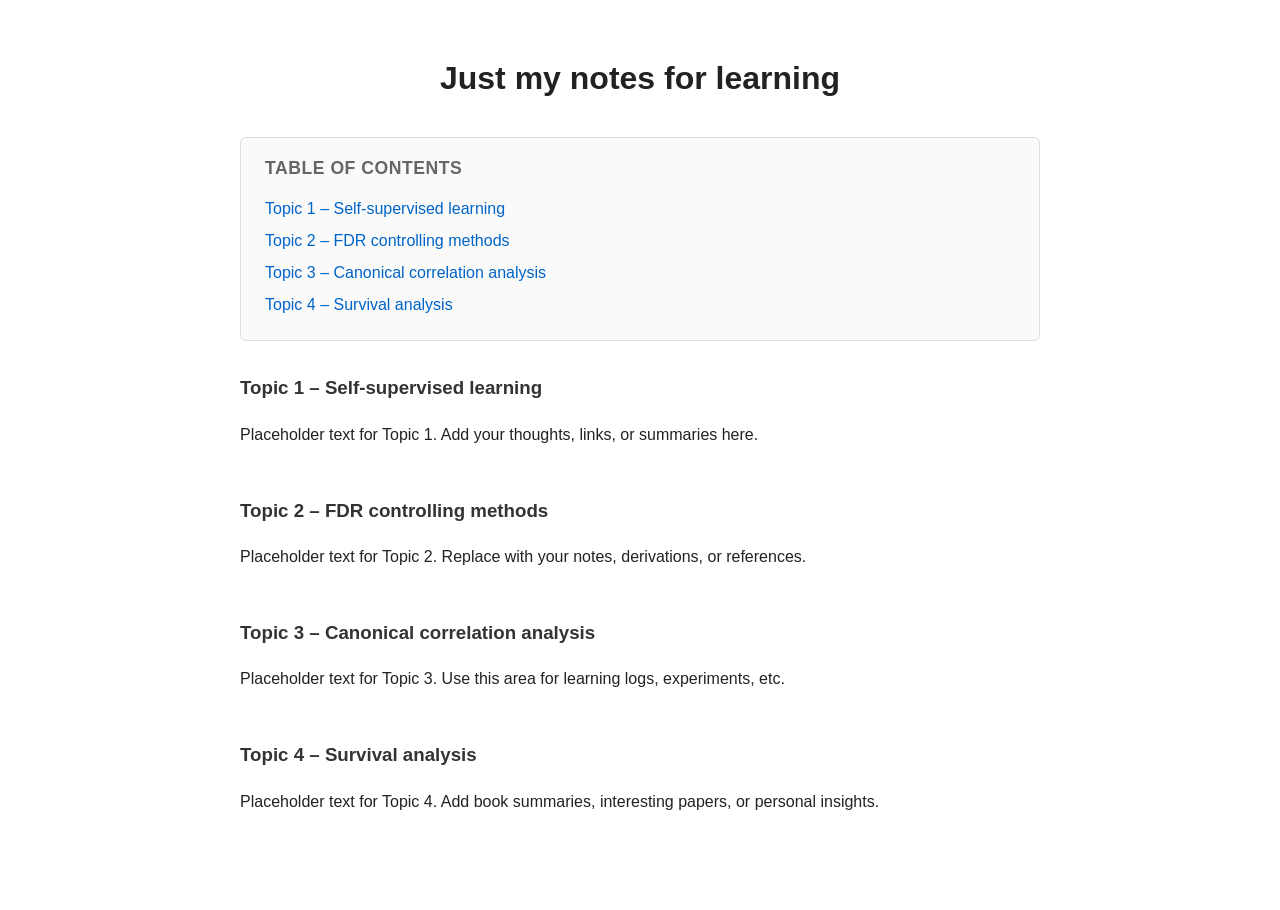
==== blog.html @ 5f548942 "hidden blog" ====
<!DOCTYPE html>
<html lang="en">
<head>
  <meta charset="UTF-8">
  <title>Just a space for learning</title>
  <meta name="viewport" content="width=device-width, initial-scale=1">
  <style>
    body {
      font-family: "Helvetica Neue", Arial, sans-serif;
      line-height: 1.6;
      max-width: 800px;
      margin: 0 auto;
      padding: 2rem 1rem 3rem;
      color: #222;
    }
    h1 {
      text-align: center;
      margin-bottom: 2rem;
    }
    .toc {
      border: 1px solid #ddd;
      border-radius: 6px;
      padding: 1rem 1.5rem;
      margin-bottom: 2rem;
      background: #fafafa;
    }
    .toc h2 {
      margin-top: 0;
      font-size: 1.1rem;
      letter-spacing: 0.03em;
      text-transform: uppercase;
      color: #666;
    }
    .toc ul {
      list-style: none;
      padding-left: 0;
      margin: 0;
    }
    .toc li {
      margin-bottom: 0.4rem;
    }
    .toc a {
      text-decoration: none;
      color: #0064c8;
    }
    .toc a:hover {
      text-decoration: underline;
    }
    section {
      margin-bottom: 3rem;
    }
    section h3 {
      margin-top: 0;
      color: #333;
    }
  </style>
</head>
<body>

  <h1>Just my notes for learning</h1>

  <nav class="toc">
    <h2>Table of Contents</h2>
    <ul>
      <li><a href="#topic-1">Topic 1 – Self-supervised learning</a></li>
      <li><a href="#topic-2">Topic 2 – FDR controlling methods</a></li>
      <li><a href="#topic-3">Topic 3 – Canonical correlation analysis</a></li>
      <li><a href="#topic-4">Topic 4 – Survival analysis</a></li>
    </ul>
  </nav>

  <section id="topic-1">
    <h3>Topic 1 – Self-supervised learning</h3>
    <p>Placeholder text for Topic 1. Add your thoughts, links, or summaries here.</p>
  </section>

  <section id="topic-2">
    <h3>Topic 2 – FDR controlling methods</h3>
    <p>Placeholder text for Topic 2. Replace with your notes, derivations, or references.</p>
  </section>

  <section id="topic-3">
    <h3>Topic 3 – Canonical correlation analysis</h3>
    <p>Placeholder text for Topic 3. Use this area for learning logs, experiments, etc.</p>
  </section>

  <section id="topic-4">
    <h3>Topic 4 – Survival analysis</h3>
    <p>Placeholder text for Topic 4. Add book summaries, interesting papers, or personal insights.</p>
  </section>

</body>
</html>
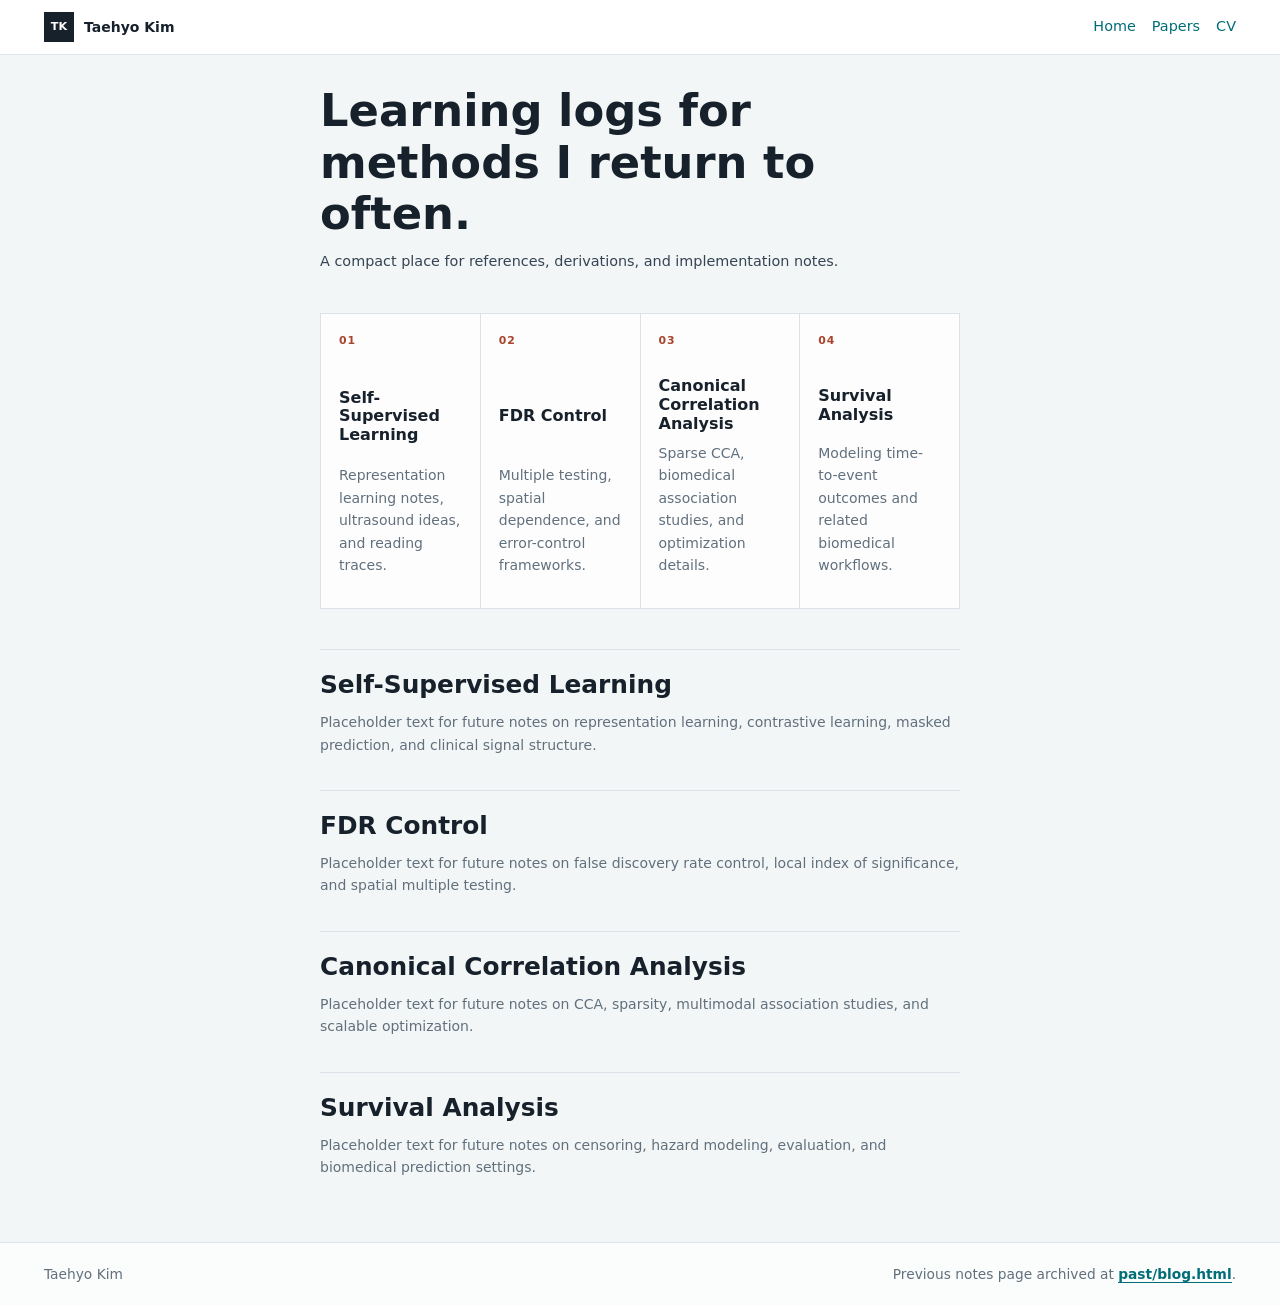
==== commit f5465fe4: "update" ====
--- a/blog.html
+++ b/blog.html
@@ -2,92 +2,76 @@
 <html lang="en">
 <head>
   <meta charset="UTF-8">
-  <title>Just a space for learning</title>
   <meta name="viewport" content="width=device-width, initial-scale=1">
-  <style>
-    body {
-      font-family: "Helvetica Neue", Arial, sans-serif;
-      line-height: 1.6;
-      max-width: 800px;
-      margin: 0 auto;
-      padding: 2rem 1rem 3rem;
-      color: #222;
-    }
-    h1 {
-      text-align: center;
-      margin-bottom: 2rem;
-    }
-    .toc {
-      border: 1px solid #ddd;
-      border-radius: 6px;
-      padding: 1rem 1.5rem;
-      margin-bottom: 2rem;
-      background: #fafafa;
-    }
-    .toc h2 {
-      margin-top: 0;
-      font-size: 1.1rem;
-      letter-spacing: 0.03em;
-      text-transform: uppercase;
-      color: #666;
-    }
-    .toc ul {
-      list-style: none;
-      padding-left: 0;
-      margin: 0;
-    }
-    .toc li {
-      margin-bottom: 0.4rem;
-    }
-    .toc a {
-      text-decoration: none;
-      color: #0064c8;
-    }
-    .toc a:hover {
-      text-decoration: underline;
-    }
-    section {
-      margin-bottom: 3rem;
-    }
-    section h3 {
-      margin-top: 0;
-      color: #333;
-    }
-  </style>
+  <title>Notes | Taehyo Kim</title>
+  <link rel="shortcut icon" href="images/favicon/favicon.ico" type="image/x-icon">
+  <link rel="stylesheet" href="stylesheet.css">
 </head>
 <body>
+  <header class="site-header">
+    <a class="brand" href="index.html">
+      <span class="brand-mark">TK</span>
+      <span>Taehyo Kim</span>
+    </a>
+    <nav class="site-nav" aria-label="Primary navigation">
+      <a href="index.html">Home</a>
+      <a href="index.html#papers">Papers</a>
+      <a href="data/CV.pdf" target="_blank" rel="noopener">CV</a>
+    </nav>
+  </header>
 
-  <h1>Just my notes for learning</h1>
+  <main>
+    <section class="section-shell notes-hero">
+      <h1>Learning logs for methods I return to often.</h1>
+      <p class="lead">A compact place for references, derivations, and implementation notes.</p>
+    </section>
 
-  <nav class="toc">
-    <h2>Table of Contents</h2>
-    <ul>
-      <li><a href="#topic-1">Topic 1 – Self-supervised learning</a></li>
-      <li><a href="#topic-2">Topic 2 – FDR controlling methods</a></li>
-      <li><a href="#topic-3">Topic 3 – Canonical correlation analysis</a></li>
-      <li><a href="#topic-4">Topic 4 – Survival analysis</a></li>
-    </ul>
-  </nav>
+    <section class="section-shell notes-grid">
+      <a class="note-tile" href="#self-supervised-learning">
+        <span>01</span>
+        <h2>Self-Supervised Learning</h2>
+        <p>Representation learning notes, ultrasound ideas, and reading traces.</p>
+      </a>
+      <a class="note-tile" href="#fdr-control">
+        <span>02</span>
+        <h2>FDR Control</h2>
+        <p>Multiple testing, spatial dependence, and error-control frameworks.</p>
+      </a>
+      <a class="note-tile" href="#cca">
+        <span>03</span>
+        <h2>Canonical Correlation Analysis</h2>
+        <p>Sparse CCA, biomedical association studies, and optimization details.</p>
+      </a>
+      <a class="note-tile" href="#survival-analysis">
+        <span>04</span>
+        <h2>Survival Analysis</h2>
+        <p>Modeling time-to-event outcomes and related biomedical workflows.</p>
+      </a>
+    </section>
 
-  <section id="topic-1">
-    <h3>Topic 1 – Self-supervised learning</h3>
-    <p>Placeholder text for Topic 1. Add your thoughts, links, or summaries here.</p>
-  </section>
+    <section class="section-shell note-sections">
+      <article id="self-supervised-learning">
+        <h2>Self-Supervised Learning</h2>
+        <p>Placeholder text for future notes on representation learning, contrastive learning, masked prediction, and clinical signal structure.</p>
+      </article>
+      <article id="fdr-control">
+        <h2>FDR Control</h2>
+        <p>Placeholder text for future notes on false discovery rate control, local index of significance, and spatial multiple testing.</p>
+      </article>
+      <article id="cca">
+        <h2>Canonical Correlation Analysis</h2>
+        <p>Placeholder text for future notes on CCA, sparsity, multimodal association studies, and scalable optimization.</p>
+      </article>
+      <article id="survival-analysis">
+        <h2>Survival Analysis</h2>
+        <p>Placeholder text for future notes on censoring, hazard modeling, evaluation, and biomedical prediction settings.</p>
+      </article>
+    </section>
+  </main>
 
-  <section id="topic-2">
-    <h3>Topic 2 – FDR controlling methods</h3>
-    <p>Placeholder text for Topic 2. Replace with your notes, derivations, or references.</p>
-  </section>
-
-  <section id="topic-3">
-    <h3>Topic 3 – Canonical correlation analysis</h3>
-    <p>Placeholder text for Topic 3. Use this area for learning logs, experiments, etc.</p>
-  </section>
-
-  <section id="topic-4">
-    <h3>Topic 4 – Survival analysis</h3>
-    <p>Placeholder text for Topic 4. Add book summaries, interesting papers, or personal insights.</p>
-  </section>
-
+  <footer class="site-footer">
+    <span>Taehyo Kim</span>
+    <span>Previous notes page archived at <a href="past/blog.html">past/blog.html</a>.</span>
+  </footer>
 </body>
-</html>+</html>
--- a/stylesheet.css
+++ b/stylesheet.css
@@ -0,0 +1,473 @@
+:root {
+  color-scheme: light;
+  --ink: #17212b;
+  --muted: #61707d;
+  --line: #dce2e7;
+  --surface: #ffffff;
+  --wash: #f4f7f8;
+  --teal: #006d77;
+  --rust: #a9432b;
+  --gold: #b88700;
+  --shadow: 0 18px 50px rgba(24, 37, 50, 0.12);
+}
+
+* {
+  box-sizing: border-box;
+}
+
+html {
+  scroll-behavior: smooth;
+}
+
+body {
+  margin: 0;
+  color: var(--ink);
+  background: #fbfcfc;
+  font-family: Inter, ui-sans-serif, system-ui, -apple-system, BlinkMacSystemFont, "Segoe UI", sans-serif;
+  font-size: 14px;
+  line-height: 1.6;
+}
+
+a {
+  color: var(--teal);
+  text-decoration: none;
+}
+
+a:hover,
+a:focus {
+  color: var(--rust);
+}
+
+img {
+  display: block;
+  max-width: 100%;
+}
+
+.site-header {
+  position: sticky;
+  top: 0;
+  z-index: 10;
+  display: flex;
+  align-items: center;
+  justify-content: space-between;
+  gap: 24px;
+  padding: 12px clamp(18px, 4vw, 44px);
+  border-bottom: 1px solid rgba(220, 226, 231, 0.84);
+  background: rgba(255, 255, 255, 0.88);
+  backdrop-filter: blur(16px);
+}
+
+.brand,
+.site-nav,
+.contact-row,
+.site-footer {
+  display: flex;
+  align-items: center;
+}
+
+.brand {
+  gap: 10px;
+  color: var(--ink);
+  font-weight: 800;
+  letter-spacing: 0;
+}
+
+.brand-mark {
+  display: grid;
+  width: 30px;
+  height: 30px;
+  place-items: center;
+  border: 1px solid var(--ink);
+  background: var(--ink);
+  color: #fff;
+  font-size: 0.7rem;
+}
+
+.site-nav {
+  flex-wrap: wrap;
+  justify-content: flex-end;
+  gap: 6px 16px;
+  font-size: 0.9rem;
+}
+
+.site-nav a[aria-current="page"] {
+  color: var(--ink);
+  font-weight: 800;
+}
+
+.section-shell {
+  width: min(640px, calc(100% - 40px));
+  margin: 0 auto;
+  padding: 30px 0;
+}
+
+.home-intro {
+  display: grid;
+  grid-template-columns: minmax(0, 1fr) 156px;
+  align-items: start;
+  gap: 28px;
+  max-width: 600px;
+  padding-top: 54px;
+  padding-bottom: 36px;
+  text-align: left;
+}
+
+main {
+  background: #f3f6f6;
+}
+
+h1,
+h2,
+h3,
+p {
+  margin-top: 0;
+}
+
+h1 {
+  max-width: 100%;
+  margin-bottom: 10px;
+  font-size: 1.65rem;
+  line-height: 1.15;
+  letter-spacing: 0;
+}
+
+h2 {
+  max-width: 100%;
+  margin-bottom: 0;
+  font-size: 1.05rem;
+  line-height: 1.25;
+  letter-spacing: 0;
+}
+
+h3 {
+  margin-bottom: 10px;
+  font-size: 1.05rem;
+  line-height: 1.35;
+}
+
+.lead {
+  max-width: 100%;
+  color: #344454;
+  font-size: 0.9rem;
+}
+
+.contact-row {
+  flex-wrap: wrap;
+  justify-content: flex-start;
+  gap: 9px 14px;
+  margin-top: 18px;
+}
+
+.profile-links {
+  grid-column: 1 / -1;
+  justify-content: center;
+  margin-top: 0;
+  padding-top: 4px;
+}
+
+.site-footer a {
+  border-bottom: 1px solid currentColor;
+  font-weight: 700;
+}
+
+.contact-row a {
+  border-bottom: 0;
+  font-weight: 400;
+}
+
+.profile-panel {
+  display: grid;
+  gap: 18px;
+  align-self: stretch;
+  align-content: center;
+}
+
+.profile-photo {
+  width: 100%;
+  max-width: 156px;
+  aspect-ratio: 1;
+  object-fit: cover;
+  justify-self: end;
+  border: 1px solid var(--line);
+  box-shadow: none;
+}
+
+.page-heading .contact-row {
+  justify-content: center;
+}
+
+.page-heading {
+  max-width: 620px;
+  padding-bottom: 12px;
+  text-align: center;
+}
+
+.page-heading h1 {
+  margin-bottom: 0;
+}
+
+.paper-body p {
+  color: var(--muted);
+}
+
+.paper-list {
+  display: grid;
+  gap: 0;
+}
+
+.paper-group-title {
+  margin: 14px 0 2px;
+  color: var(--ink);
+  font-size: 0.82rem;
+  font-weight: 700;
+}
+
+.submitted-title {
+  margin-top: 16px;
+}
+
+.papers-section {
+  width: 100%;
+  max-width: none;
+  margin-top: 4px;
+  padding: 24px 0 42px;
+  background: #fbfcfc;
+  min-height: 100vh;
+}
+
+.papers-disclosure {
+  width: min(600px, calc(100% - 40px));
+  margin: 0 auto;
+}
+
+.papers-disclosure summary {
+  display: flex;
+  align-items: center;
+  gap: 10px;
+  padding: 9px 0;
+  border-bottom: 1px solid var(--line);
+  background: transparent;
+  cursor: pointer;
+  list-style: none;
+  transition: color 0.15s ease;
+}
+
+.papers-disclosure summary:hover,
+.papers-disclosure summary:focus {
+  color: var(--teal);
+}
+
+.papers-disclosure summary::-webkit-details-marker {
+  display: none;
+}
+
+.summary-title {
+  color: var(--ink);
+  font-size: 1.05rem;
+  font-weight: 700;
+}
+
+.paper-count {
+  color: var(--muted);
+  font-size: 0.78rem;
+}
+
+.paper-count::before {
+  content: "(";
+}
+
+.paper-count::after {
+  content: ")";
+}
+
+.toggle-label {
+  display: grid;
+  width: 18px;
+  height: 18px;
+  margin-left: auto;
+  place-items: center;
+  border: 0;
+  background: transparent;
+}
+
+.toggle-label::before {
+  content: "";
+  display: inline-block;
+  width: 8px;
+  height: 8px;
+  border-right: 1.5px solid var(--muted);
+  border-bottom: 1.5px solid var(--muted);
+  transform: rotate(45deg);
+  transition: transform 0.15s ease;
+}
+
+.papers-disclosure[open] .toggle-label::before {
+  transform: rotate(225deg);
+}
+
+.papers-disclosure[open] .paper-list {
+  padding-top: 2px;
+}
+
+.paper-card {
+  padding: 11px 0;
+  border-bottom: 1px solid var(--line);
+  background: transparent;
+  box-shadow: none;
+}
+
+.featured-paper {
+  border-top: 0;
+}
+
+.paper-body {
+  align-self: center;
+}
+
+.paper-body h2 {
+  max-width: none;
+  margin-bottom: 6px;
+  font-size: 0.84rem;
+  line-height: 1.32;
+}
+
+.paper-body p {
+  margin-bottom: 5px;
+  font-size: 0.8rem;
+}
+
+.cv-viewer {
+  padding-top: 0;
+}
+
+.cv-viewer object {
+  width: 100%;
+  min-height: 78vh;
+  border: 1px solid var(--line);
+  background: var(--surface);
+}
+
+.site-footer {
+  justify-content: space-between;
+  gap: 18px;
+  padding: 20px clamp(18px, 4vw, 44px);
+  border-top: 1px solid var(--line);
+  color: var(--muted);
+  font-size: 0.86rem;
+}
+
+.notes-hero {
+  padding-bottom: 26px;
+}
+
+.notes-hero h1 {
+  max-width: 700px;
+  font-size: clamp(2rem, 4vw, 2.8rem);
+}
+
+.notes-grid {
+  display: grid;
+  grid-template-columns: repeat(4, minmax(0, 1fr));
+  gap: 1px;
+  padding: 0;
+  background: var(--line);
+  border: 1px solid var(--line);
+}
+
+.note-tile {
+  display: flex;
+  min-height: 180px;
+  flex-direction: column;
+  justify-content: space-between;
+  padding: 18px;
+  background: rgba(255, 255, 255, 0.94);
+  color: var(--ink);
+}
+
+.note-tile span {
+  color: var(--rust);
+  font-size: 0.68rem;
+  font-weight: 800;
+  letter-spacing: 0.08em;
+}
+
+.note-tile h2 {
+  margin: 28px 0 8px;
+  font-size: 1rem;
+  line-height: 1.18;
+}
+
+.note-tile p,
+.note-sections p {
+  color: var(--muted);
+}
+
+.note-sections {
+  display: grid;
+  gap: 0;
+  padding-top: 40px;
+}
+
+.note-sections article {
+  padding: 20px 0;
+  border-top: 1px solid var(--line);
+}
+
+.note-sections h2 {
+  margin-bottom: 10px;
+  font-size: clamp(1.2rem, 2.4vw, 1.55rem);
+}
+
+@media (max-width: 840px) {
+  .site-header,
+  .site-footer {
+    align-items: flex-start;
+    flex-direction: column;
+  }
+
+  .site-nav {
+    justify-content: flex-start;
+  }
+
+  .notes-grid {
+    grid-template-columns: repeat(2, minmax(0, 1fr));
+  }
+
+  .sticky-heading {
+    position: static;
+  }
+}
+
+@media (max-width: 560px) {
+  body {
+    font-size: 14px;
+  }
+
+  .section-shell {
+    width: min(100% - 28px, 720px);
+    padding: 28px 0;
+  }
+
+  .home-intro {
+    padding-top: 34px;
+    grid-template-columns: minmax(0, 1fr) 104px;
+    gap: 14px;
+  }
+
+  .profile-photo {
+    max-width: 124px;
+  }
+
+  h1 {
+    font-size: 1.7rem;
+  }
+
+  .paper-card,
+  .note-tile {
+    padding: 10px;
+  }
+
+  .notes-grid {
+    grid-template-columns: 1fr;
+  }
+}
